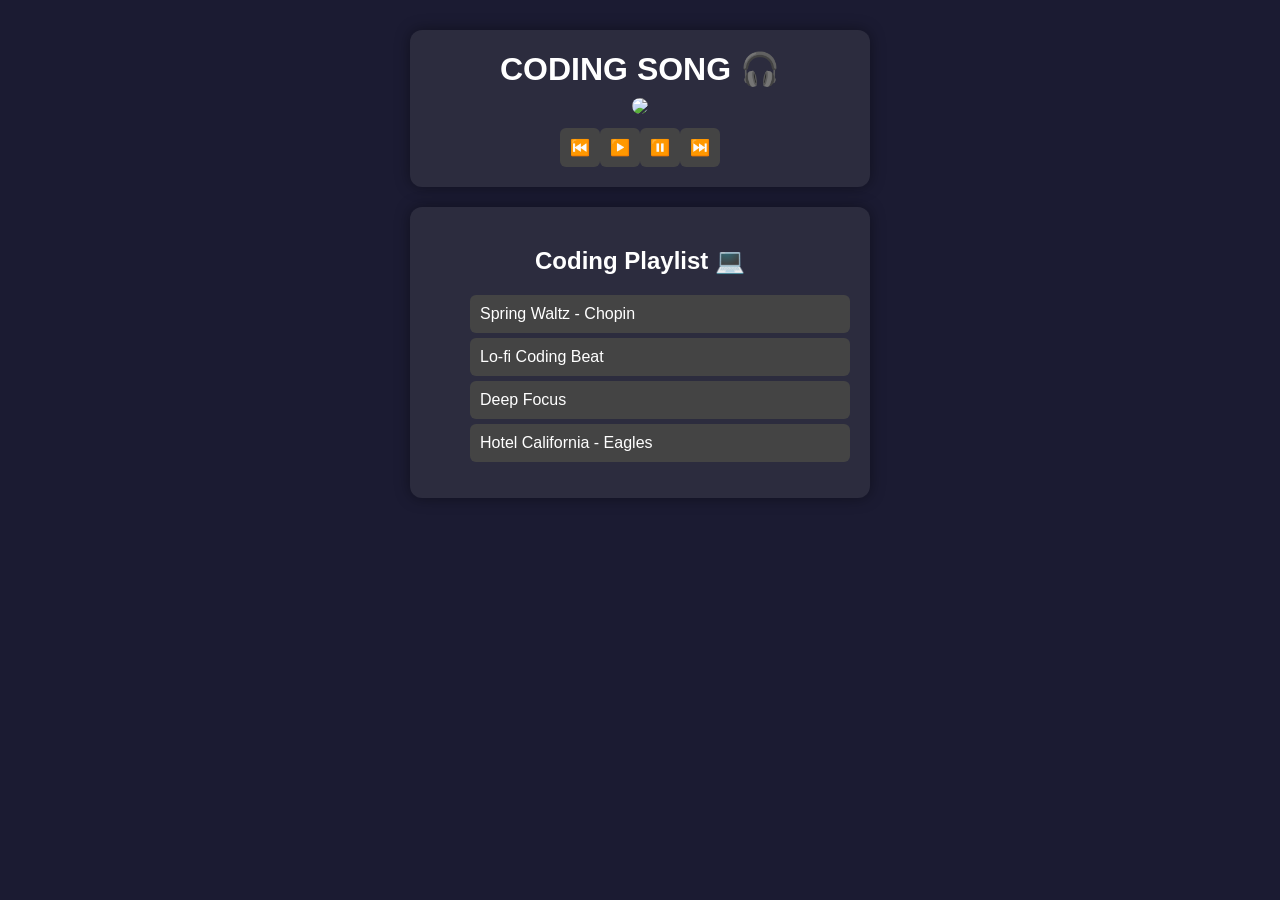
==== index.html @ 7900e7cc "Update index.html" ====
<!DOCTYPE html>
<html lang="en">
<head>
  <meta charset="UTF-8" />
  <meta name="viewport" content="width=device-width, initial-scale=1.0"/>
  <link rel="stylesheet" href="styles.css" />
  <title>CODING SONG 🎧</title>
</head>

<body>



  <div class="container">

    <div class="player">
      <div class="player-bar">
        <h1 class="fcc-title">CODING SONG 🎧</h1>
      </div>

      <div class="player-content">
        <div id="player-album-art">
          <img src="https://sl.bing.net/h81v31MdlyC/>
        </div>

        <div class="player-display">
          <div>
            <p id="player-song-title"></p>
            <p id="player-song-artist"></p>
          </div>

          <div class="player-buttons">
            <button id="previous">⏮️</button>
            <button id="play">▶️</button>
            <button id="pause">⏸️</button>
            <button id="next">⏭️</button>
          </div>
        </div>
      </div>
    </div>

    <!--  Playlist -->
    <div class="playlist">
      <h2>Coding Playlist 💻</h2>

      <ul id="playlist-songs">
        <li id="song-0" class="playlist-song"><button>Spring Waltz - Chopin</button></li>
        <li id="song-1" class="playlist-song"><button>Lo-fi Coding Beat</button></li>
        <li id="song-2" class="playlist-song"><button>Deep Focus</button></li>
        <li id="song-3" class="playlist-song"><button>Hotel California - Eagles</button></li>
      </ul>
    </div>

  </div>

  <script src="script.js"></script>
</body>
</html>
---- styles.css ----
/* 🌙 Page background */
body {
  background: #1b1b32;
  color: white;
  font-family: Arial, sans-serif;
  text-align: center;
  margin: 0;
}

/* Main layout */
.container {
  display: flex;
  flex-direction: column;
  align-items: center;
  margin-top: 20px;
}

/* Player + Playlist boxes */
.player,
.playlist {
  background: #2c2c3e;
  padding: 20px;
  margin: 10px auto;
  width: 420px; /* same width for everything */
  border-radius: 12px;
  box-shadow: 0 0 15px rgba(0,0,0,0.4);
}

/* Player title bar */
.player-bar {
  margin-bottom: 10px;
}

.fcc-title {
  margin: 0;
}

/* Player content layout */
.player-content {
  display: flex;
  flex-direction: column;
  align-items: center;
}

/* Album image */
#player-album-art img {
  width: 100%;
  border-radius: 10px;
}

/* Song info */
.player-display {
  width: 100%;
  margin-top: 10px;
}

/* Song title */
#player-song-title {
  font-weight: bold;
  margin: 5px 0;
}

/* Artist */
#player-song-artist {
  margin: 0 0 10px 0;
  font-size: 14px;
  color: #ccc;
}

/* Player buttons container */
.player-buttons {
  display: flex;
  justify-content: space-between;
  width: 100%;
}

/* Buttons */
button {
  padding: 10px;
  border: none;
  border-radius: 6px;
  cursor: pointer;
  font-size: 16px;
  background: #444;
  color: white;
  transition: background 0.2s;
}

button:hover {
  background: #666;
}

/* Highlight when playing */
.playing {
  color: yellow;
}

/* Playlist items */
.playlist-song {
  list-style: none;
  margin: 5px 0;
}

/* Playlist buttons */
.playlist-song button {
  width: 100%;
  text-align: left;
}
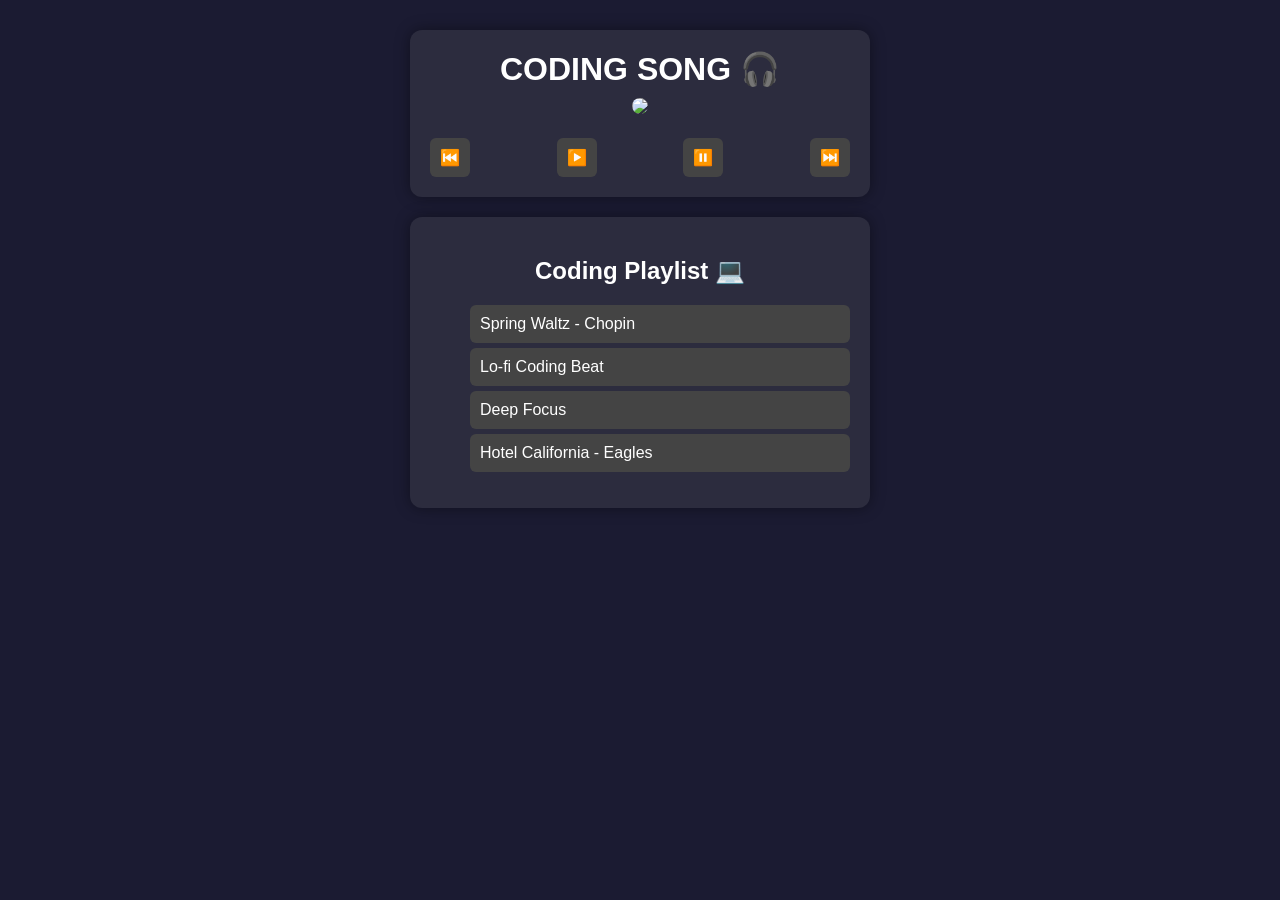
==== commit 5d6cb477: "Update index.html" ====
--- a/index.html
+++ b/index.html
@@ -20,7 +20,7 @@
 
       <div class="player-content">
         <div id="player-album-art">
-          <img src="https://sl.bing.net/h81v31MdlyC/>
+          <img src="https://sl.bing.net/fKVS8976pA4">
         </div>
 
         <div class="player-display">
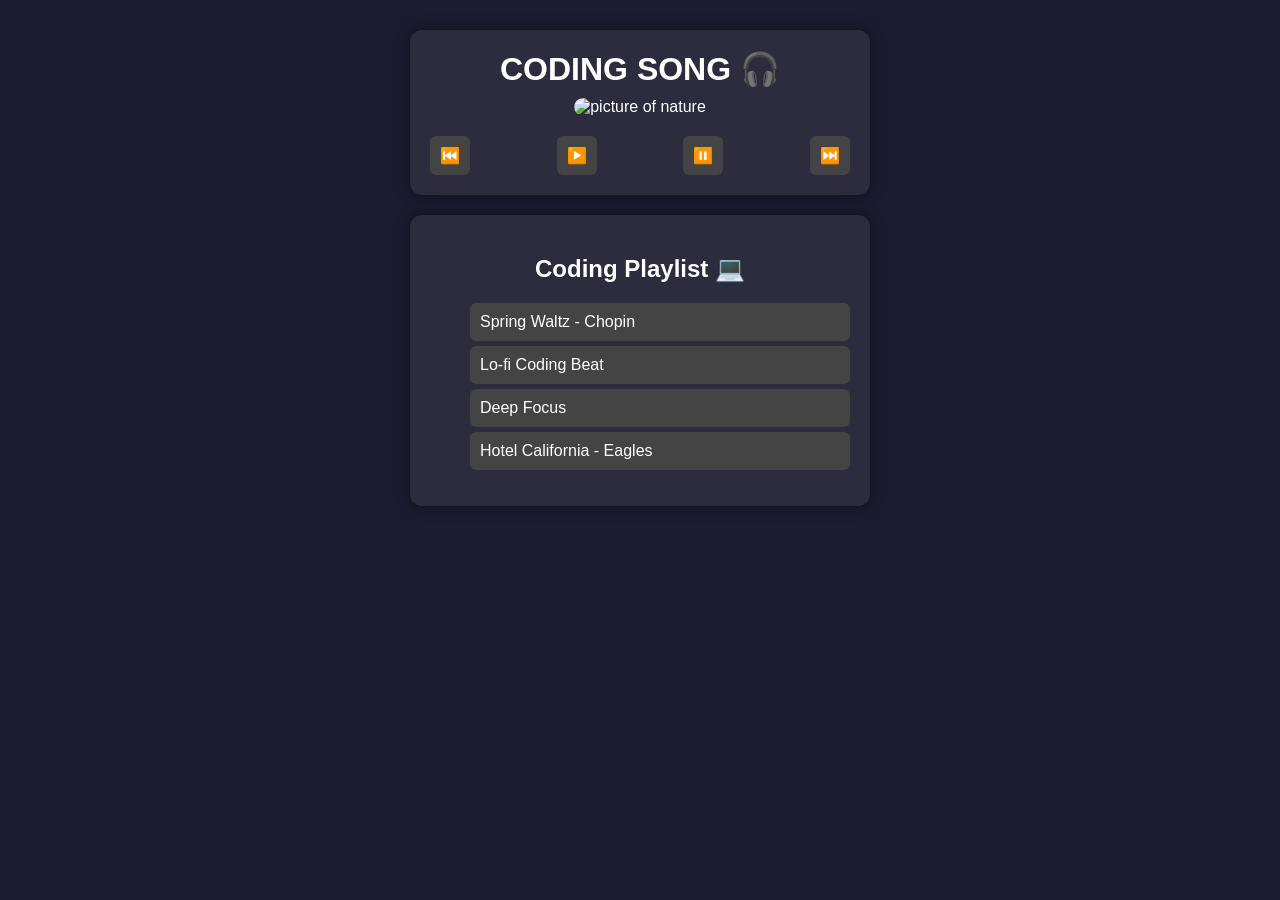
==== commit e5dc4cb3: "Update index.html" ====
--- a/index.html
+++ b/index.html
@@ -20,7 +20,7 @@
 
       <div class="player-content">
         <div id="player-album-art">
-          <img src="https://sl.bing.net/fKVS8976pA4">
+          <img src="./pexels-jonathanschmer-6196828" alt="picture of nature"/>
         </div>
 
         <div class="player-display">
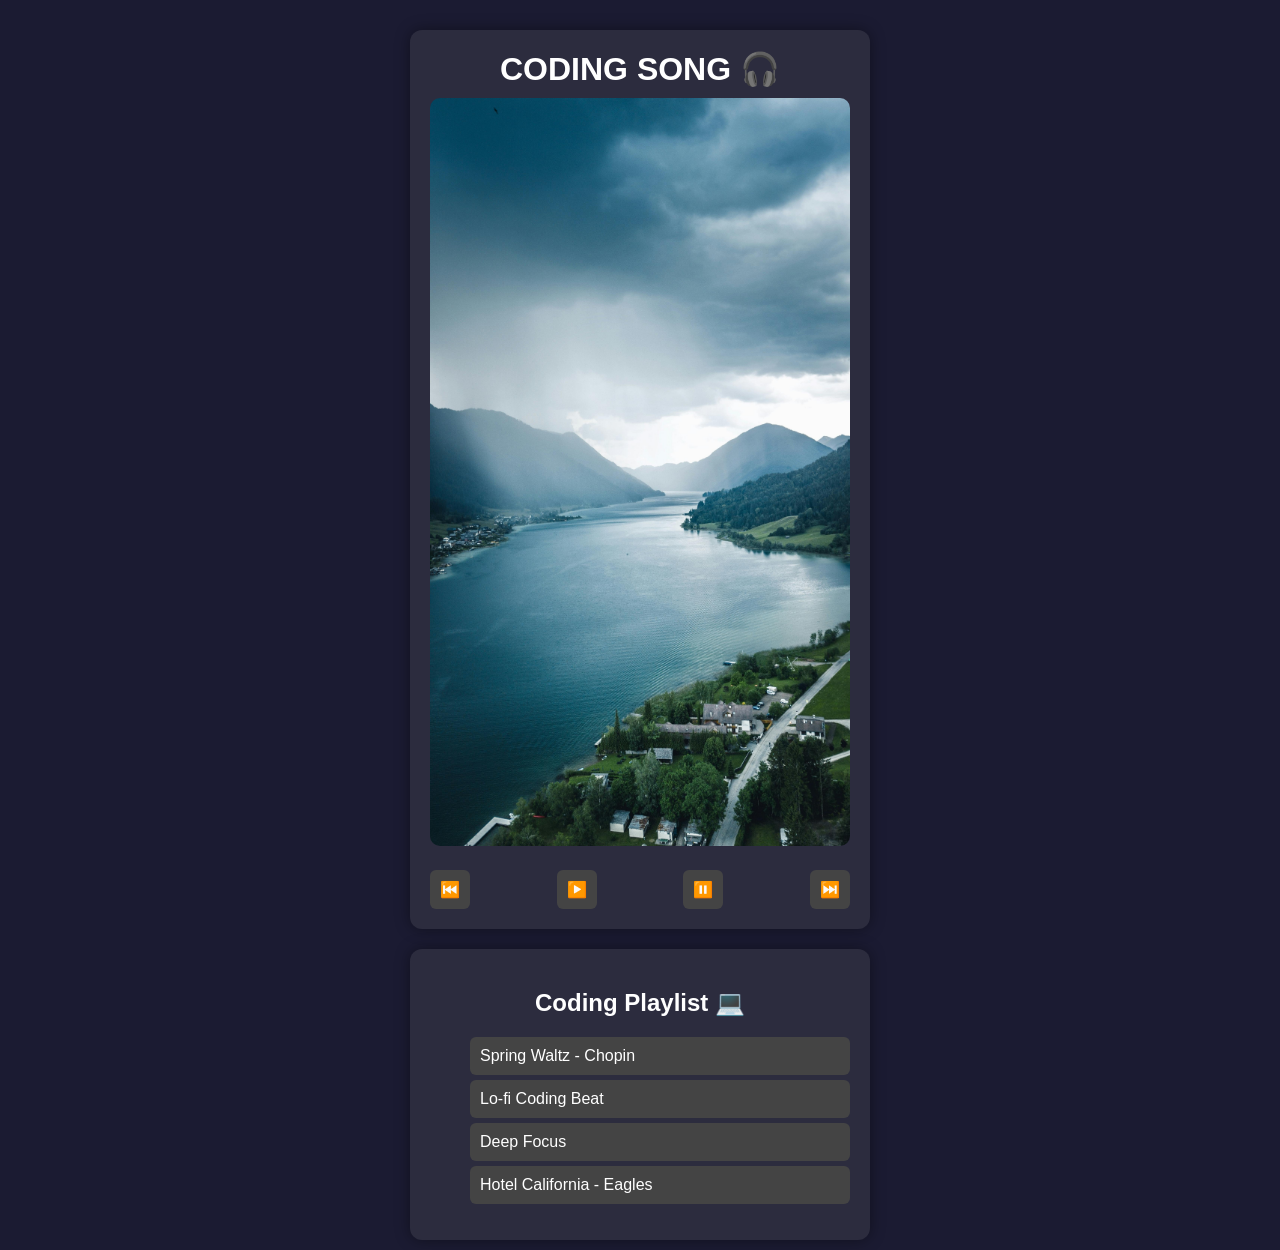
==== commit 731bec85: "Update index.html" ====
--- a/index.html
+++ b/index.html
@@ -20,7 +20,7 @@
 
       <div class="player-content">
         <div id="player-album-art">
-          <img src="./pexels-jonathanschmer-6196828" alt="picture of nature"/>
+          <img src="./pexels-jonathanschmer-6196828.jpg" alt="picture of nature"/>
         </div>
 
         <div class="player-display">
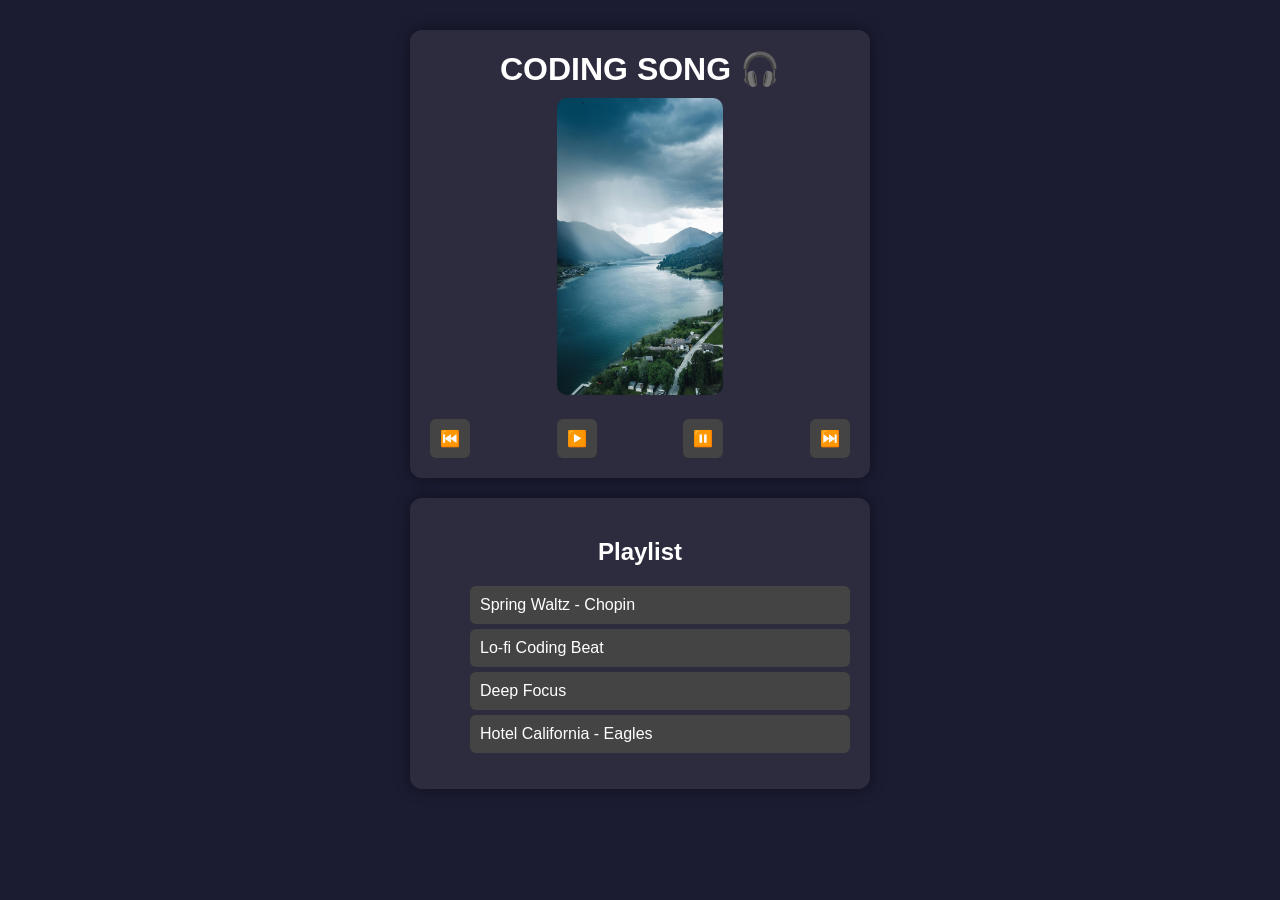
==== commit f7de702e: "Update index.html" ====
--- a/index.html
+++ b/index.html
@@ -41,7 +41,7 @@
 
     <!--  Playlist -->
     <div class="playlist">
-      <h2>Coding Playlist 💻</h2>
+      <h2> Playlist </h2>
 
       <ul id="playlist-songs">
         <li id="song-0" class="playlist-song"><button>Spring Waltz - Chopin</button></li>
--- a/styles.css
+++ b/styles.css
@@ -44,8 +44,11 @@
 
 /* Album image */
 #player-album-art img {
-  width: 100%;
-  border-radius: 10px;
+ height: 33vh;        /* 1/3 of screen height */
+  width: auto;         /* keep aspect ratio */
+  max-width: 100%;     /* prevent overflow */
+  object-fit: cover;   /* keeps it looking nice */
+  border-radius: 10px; 
 }
 
 /* Song info */
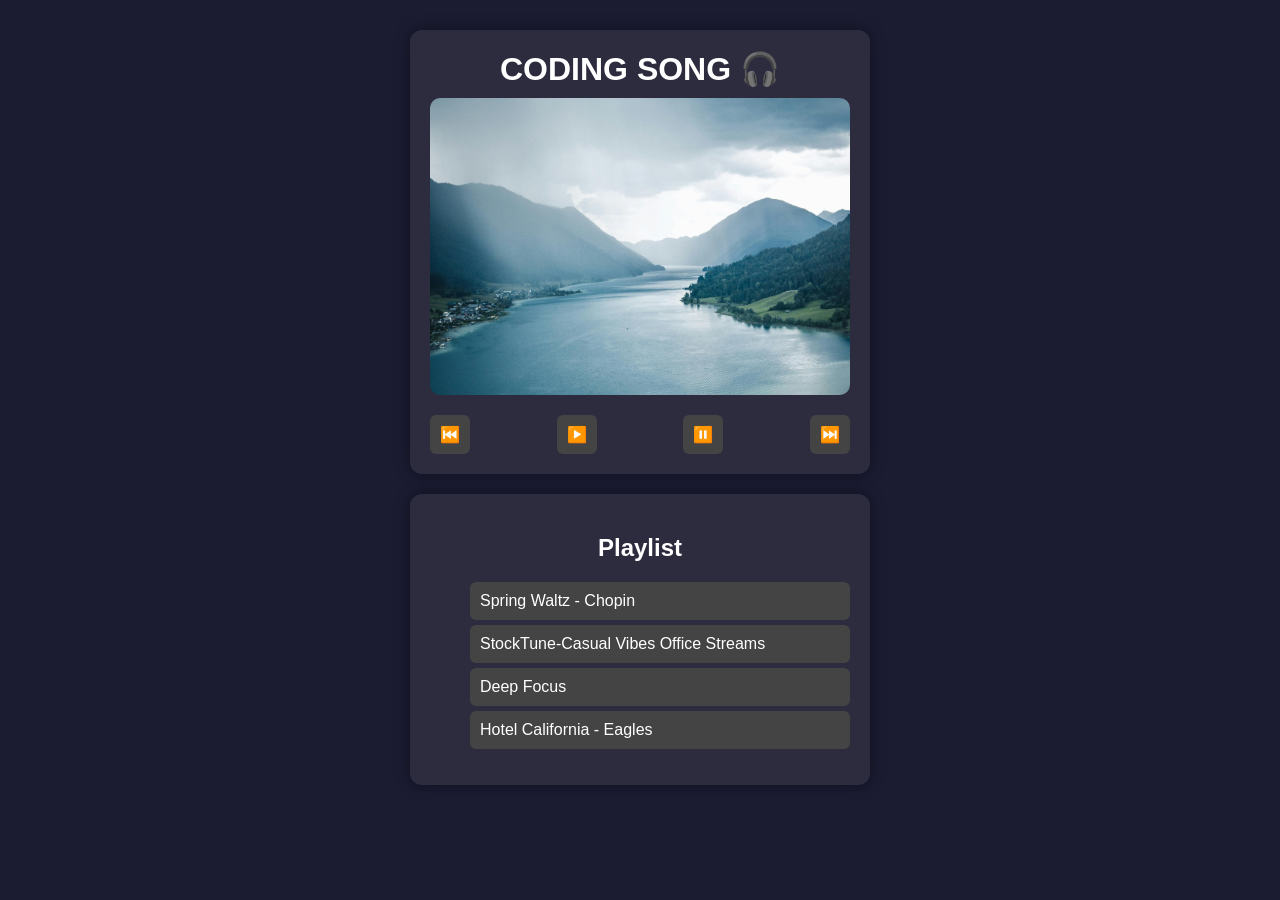
==== commit 53d076c6: "Update index.html" ====
--- a/index.html
+++ b/index.html
@@ -45,7 +45,7 @@
 
       <ul id="playlist-songs">
         <li id="song-0" class="playlist-song"><button>Spring Waltz - Chopin</button></li>
-        <li id="song-1" class="playlist-song"><button>Lo-fi Coding Beat</button></li>
+        <li id="song-1" class="playlist-song"><button>StockTune-Casual Vibes Office Streams</button></li>
         <li id="song-2" class="playlist-song"><button>Deep Focus</button></li>
         <li id="song-3" class="playlist-song"><button>Hotel California - Eagles</button></li>
       </ul>
--- a/styles.css
+++ b/styles.css
@@ -43,12 +43,18 @@
 }
 
 /* Album image */
+#player-album-art {
+  width: 100%;
+  display: flex;
+  justify-content: center;
+}
+
+/* 🔥 FORCE correct size */
 #player-album-art img {
- height: 33vh;        /* 1/3 of screen height */
-  width: auto;         /* keep aspect ratio */
-  max-width: 100%;     /* prevent overflow */
-  object-fit: cover;   /* keeps it looking nice */
-  border-radius: 10px; 
+  height: 33vh !important;   /* force 1/3 screen height */
+  width: 70vh !important;    
+  object-fit: cover;
+  border-radius: 10px;
 }
 
 /* Song info */
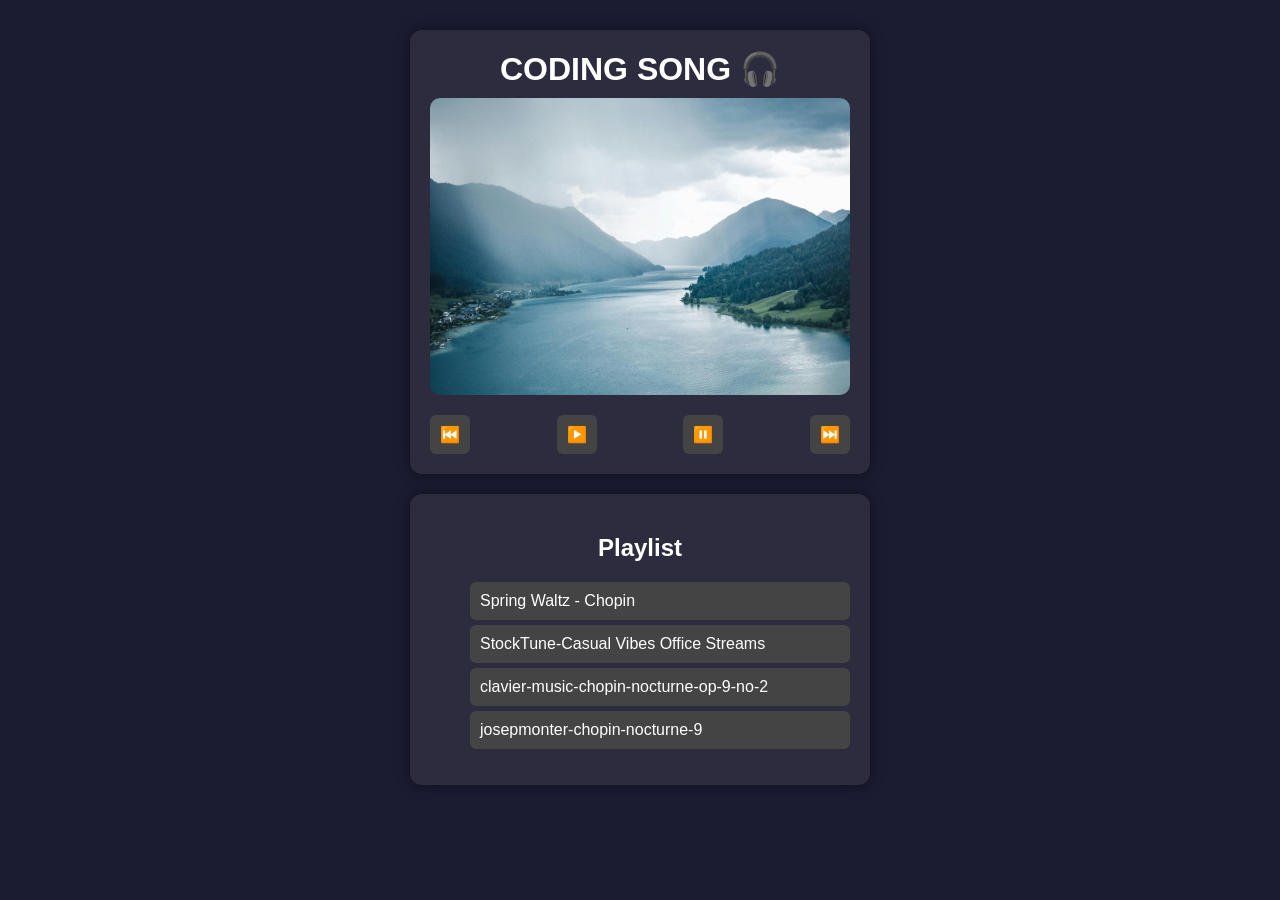
==== commit 48c71c73: "Update index.html" ====
--- a/index.html
+++ b/index.html
@@ -46,8 +46,8 @@
       <ul id="playlist-songs">
         <li id="song-0" class="playlist-song"><button>Spring Waltz - Chopin</button></li>
         <li id="song-1" class="playlist-song"><button>StockTune-Casual Vibes Office Streams</button></li>
-        <li id="song-2" class="playlist-song"><button>Deep Focus</button></li>
-        <li id="song-3" class="playlist-song"><button>Hotel California - Eagles</button></li>
+        <li id="song-2" class="playlist-song"><button>clavier-music-chopin-nocturne-op-9-no-2</button></li>
+        <li id="song-3" class="playlist-song"><button>josepmonter-chopin-nocturne-9</button></li>
       </ul>
     </div>
 
